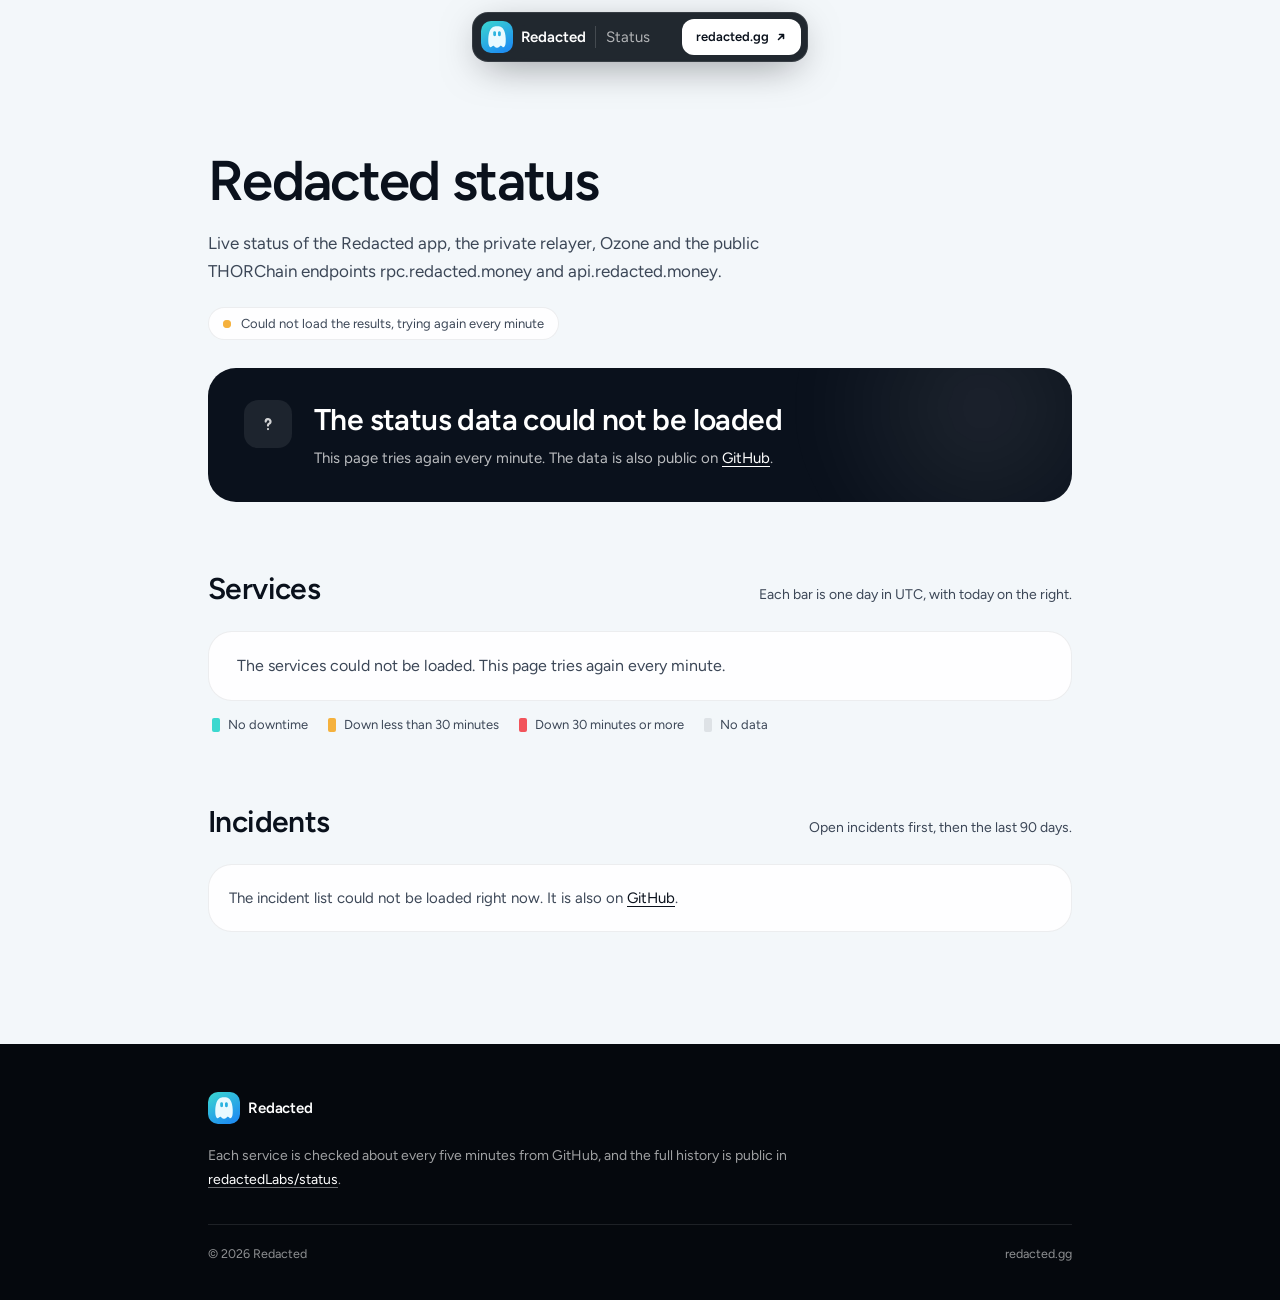
==== site/index.html @ e6daf7de "Status page for status.redacted.gg A static page in site/ in the look of redacted.gg: HTML, CSS and " ====
<!doctype html>
<html lang="en">
<head>
  <meta charset="utf-8">
  <meta name="viewport" content="width=device-width, initial-scale=1">
  <meta http-equiv="Content-Security-Policy" content="default-src 'none'; script-src 'self'; style-src 'self'; font-src 'self'; img-src 'self'; connect-src https://raw.githubusercontent.com https://api.github.com; base-uri 'none'; form-action 'none'">
  <meta name="referrer" content="no-referrer">
  <title>Redacted status</title>
  <meta name="description" content="Live status of the Redacted app, the private relayer, Ozone and the public THORChain endpoints rpc.redacted.money and api.redacted.money.">
  <meta name="color-scheme" content="light">
  <meta name="theme-color" content="#f3f7fa">
  <meta property="og:title" content="Redacted status">
  <meta property="og:description" content="Live status of the Redacted app, the private relayer, Ozone and the public THORChain endpoints.">
  <meta property="og:url" content="https://status.redacted.gg/">
  <link rel="canonical" href="https://status.redacted.gg/">
  <link rel="icon" href="favicon.svg" type="image/svg+xml">
  <link rel="preload" href="fonts/figtree-latin-wght-normal.woff2" as="font" type="font/woff2" crossorigin>
  <link rel="preload" href="fonts/jetbrains-mono-latin-wght-normal.woff2" as="font" type="font/woff2" crossorigin>
  <link rel="stylesheet" href="style.css">
  <script src="app.js" defer></script>
</head>
<body>
  <a class="skip" href="#main">Skip to the status</a>

  <header class="nav-wrap">
    <nav class="nav" aria-label="Redacted">
      <a class="brand" href="https://redacted.gg/" aria-label="Redacted home">
        <img src="favicon.svg" width="32" height="32" alt="">
        <span class="brand-name">Redacted</span>
      </a>
      <span class="brand-page">Status</span>
      <a class="nav-cta" href="https://redacted.gg/">
        redacted.gg
        <svg width="12" height="12" viewBox="0 0 12 12" fill="none" stroke="currentColor" stroke-width="1.6" stroke-linecap="round" stroke-linejoin="round" aria-hidden="true"><path d="M3.5 8.5l5-5M4.5 3.5h4v4"/></svg>
      </a>
    </nav>
  </header>

  <main id="main" class="main">
    <h1>Redacted status</h1>
    <p class="lead">Live status of the Redacted app, the private relayer, Ozone and the public THORChain endpoints rpc.redacted.money and api.redacted.money.</p>
    <p class="fresh" id="fresh"><span class="ping" aria-hidden="true"></span><span id="fresh-text">Loading the latest results</span></p>

    <section class="banner tone-loading" id="banner" aria-labelledby="banner-title">
      <span class="banner-icon" id="banner-icon" aria-hidden="true"></span>
      <div class="banner-body">
        <h2 class="banner-title" id="banner-title" aria-live="polite">Checking the services</h2>
        <p class="banner-detail" id="banner-detail">Loading the latest results.</p>
        <noscript><p class="banner-detail">This page needs JavaScript to load the live status.</p></noscript>
        <ul class="banner-incidents" id="banner-incidents"></ul>
      </div>
    </section>

    <section class="block" aria-labelledby="services-title">
      <div class="block-head">
        <h2 id="services-title">Services</h2>
        <p class="block-note">Each bar is one day in UTC, with today on the right.</p>
      </div>
      <ul class="card services" id="services">
        <li class="svc svc-empty">Loading the services.</li>
      </ul>
      <ul class="legend" aria-label="Bar colors">
        <li><span class="swatch d-up" aria-hidden="true"></span>No downtime</li>
        <li><span class="swatch d-warn" aria-hidden="true"></span>Down less than 30 minutes</li>
        <li><span class="swatch d-down" aria-hidden="true"></span>Down 30 minutes or more</li>
        <li><span class="swatch d-none" aria-hidden="true"></span>No data</li>
      </ul>
      <p class="sr-only" id="bar-help">Use the left and right arrow keys to read each day.</p>
    </section>

    <section class="block" aria-labelledby="incidents-title">
      <div class="block-head">
        <h2 id="incidents-title">Incidents</h2>
        <p class="block-note">Open incidents first, then the last 90 days.</p>
      </div>
      <div class="card" id="incidents">
        <p class="empty">Loading incidents.</p>
      </div>
      <p class="after-card" id="incidents-note"></p>
    </section>
  </main>

  <footer class="foot">
    <div class="foot-inner">
      <a class="brand" href="https://redacted.gg/">
        <img src="favicon.svg" width="32" height="32" alt="">
        <span class="brand-name">Redacted</span>
      </a>
      <p class="foot-text" id="foot-text">Each service is checked about every five minutes from GitHub.</p>
      <p class="foot-row"><span>© <span id="year">2026</span> Redacted</span><a href="https://redacted.gg/">redacted.gg</a></p>
    </div>
  </footer>

  <div class="tip" id="tip" role="tooltip" hidden></div>
  <p class="sr-only" id="live" aria-live="polite"></p>
</body>
</html>
---- site/style.css ----
/* status.redacted.gg in the look of redacted.gg, with an Ice page, Ink text, a dark floating bar and a Night footer. */

@font-face {
  font-family: "Figtree Variable";
  font-style: normal;
  font-display: swap;
  font-weight: 300 900;
  src: url(fonts/figtree-latin-wght-normal.woff2) format("woff2");
  unicode-range: U+0000-00FF, U+0131, U+0152-0153, U+02BB-02BC, U+02C6, U+02DA, U+02DC, U+0304, U+0308, U+0329, U+2000-206F, U+20AC, U+2122, U+2191, U+2193, U+2212, U+2215, U+FEFF, U+FFFD;
}
@font-face {
  font-family: "Figtree Variable";
  font-style: normal;
  font-display: swap;
  font-weight: 300 900;
  src: url(fonts/figtree-latin-ext-wght-normal.woff2) format("woff2");
  unicode-range: U+0100-02BA, U+02BD-02C5, U+02C7-02CC, U+02CE-02D7, U+02DD-02FF, U+0304, U+0308, U+0329, U+1D00-1DBF, U+1E00-1E9F, U+1EF2-1EFF, U+2020, U+20A0-20AB, U+20AD-20C0, U+2113, U+2C60-2C7F, U+A720-A7FF;
}
@font-face {
  font-family: "JetBrains Mono Variable";
  font-style: normal;
  font-display: swap;
  font-weight: 100 800;
  src: url(fonts/jetbrains-mono-latin-wght-normal.woff2) format("woff2");
  unicode-range: U+0000-00FF, U+0131, U+0152-0153, U+02BB-02BC, U+02C6, U+02DA, U+02DC, U+0304, U+0308, U+0329, U+2000-206F, U+20AC, U+2122, U+2191, U+2193, U+2212, U+2215, U+FEFF, U+FFFD;
}

:root {
  /* redacted.gg colors */
  --ice: #f3f7fa;
  --ink: #0a111c;
  --ink-2: #3c4757;
  --mute: #6a7686;
  --night: #05080d;
  --night-2: #0b1119;
  --cyan: #3bd8cf;
  --sky: #29b4f2;
  --blue: #1f8ff0;
  --amber: #f5b13d;
  --alert: #f2545b;
  --grad: linear-gradient(160deg, #3bd8cf 0%, #29b4f2 48%, #1f8ff0 100%);
  /* darker shades of the signal colors for small text on light backgrounds (WCAG AA) */
  --ok-text: #0a7570;
  --warn-text: #8a5b00;
  --down-text: #c0272f;
  --border: rgba(10, 17, 28, 0.07);
  --card: rgba(255, 255, 255, 0.85);
  --sans: "Figtree Variable", ui-sans-serif, system-ui, sans-serif;
  --mono: "JetBrains Mono Variable", ui-monospace, monospace;
  --ease: cubic-bezier(0.22, 1, 0.36, 1);
  color-scheme: light;
}

*,
*::before,
*::after {
  box-sizing: border-box;
}

html {
  background: var(--ice);
  color: var(--ink);
  -webkit-font-smoothing: antialiased;
  text-rendering: optimizeLegibility;
  -webkit-text-size-adjust: 100%;
}

body {
  margin: 0;
  min-height: 100vh;
  display: flex;
  flex-direction: column;
  font-family: var(--sans);
  font-size: 16px;
  line-height: 1.5;
  background: var(--ice);
  overflow-x: clip;
}

::selection {
  background: var(--sky);
  color: #fff;
}

a {
  color: inherit;
}

:focus-visible {
  outline: 2px solid var(--blue);
  outline-offset: 2px;
  border-radius: 6px;
}

.sr-only {
  position: absolute;
  width: 1px;
  height: 1px;
  margin: -1px;
  padding: 0;
  overflow: hidden;
  clip: rect(0 0 0 0);
  white-space: nowrap;
  border: 0;
}

.skip {
  position: absolute;
  left: 16px;
  top: -80px;
  z-index: 100;
  padding: 10px 14px;
  border-radius: 12px;
  background: var(--ink);
  color: #fff;
  font-size: 14px;
  font-weight: 600;
  text-decoration: none;
}
.skip:focus {
  top: 16px;
}

/* ---------- floating bar, as on redacted.gg */

.nav-wrap {
  position: fixed;
  inset: 12px 0 auto;
  z-index: 50;
  display: flex;
  justify-content: center;
  padding: 0 16px;
  pointer-events: none;
}

.nav {
  pointer-events: auto;
  width: 100%;
  display: flex;
  align-items: center;
  gap: 4px;
  padding: 6px 6px 6px 8px;
  border: 1px solid rgba(255, 255, 255, 0.1);
  border-radius: 16px;
  background: rgba(11, 17, 25, 0.9);
  color: #fff;
  box-shadow: 0 10px 40px -12px rgba(5, 8, 13, 0.55);
  -webkit-backdrop-filter: blur(24px);
  backdrop-filter: blur(24px);
}

.nav :focus-visible,
.foot :focus-visible,
.banner :focus-visible {
  outline-color: #fff;
}

.brand {
  display: flex;
  align-items: center;
  gap: 8px;
  padding-right: 6px;
  border-radius: 12px;
  text-decoration: none;
}
.brand img {
  display: block;
  width: 32px;
  height: 32px;
  border-radius: 10px;
}
.brand-name {
  font-size: 15px;
  font-weight: 600;
  letter-spacing: -0.01em;
}

.brand-page {
  padding-left: 10px;
  border-left: 1px solid rgba(255, 255, 255, 0.16);
  font-size: 15px;
  color: rgba(255, 255, 255, 0.65);
}

.nav-cta {
  margin-left: auto;
  display: inline-flex;
  align-items: center;
  gap: 6px;
  padding: 8px 14px;
  border-radius: 12px;
  background: #fff;
  color: var(--ink);
  font-size: 13px;
  font-weight: 600;
  text-decoration: none;
  transition: background 0.3s, color 0.3s, box-shadow 0.3s;
}
.nav-cta:hover {
  background: var(--grad);
  color: #fff;
  box-shadow: 0 8px 24px -8px rgba(31, 143, 240, 0.8);
}

@media (min-width: 640px) {
  .nav {
    width: auto;
  }
  .nav-cta {
    margin-left: 28px;
  }
}

/* ---------- page */

.main {
  flex: 1;
  width: 100%;
  max-width: 912px;
  margin: 0 auto;
  padding: 120px 16px 96px;
}

h1 {
  margin: 0;
  font-size: clamp(36px, 6.4vw, 56px);
  font-weight: 600;
  line-height: 1.05;
  letter-spacing: -0.03em;
}

.lead {
  max-width: 40rem;
  margin: 18px 0 0;
  font-size: 17px;
  line-height: 1.65;
  color: var(--ink-2);
}

.fresh {
  display: inline-flex;
  align-items: center;
  gap: 10px;
  margin: 22px 0 0;
  padding: 6px 14px;
  border: 1px solid var(--border);
  border-radius: 999px;
  background: var(--card);
  font-size: 13px;
  color: var(--ink-2);
}

.ping {
  position: relative;
  flex: none;
  width: 8px;
  height: 8px;
}
.ping::before,
.ping::after {
  content: "";
  position: absolute;
  inset: 0;
  border-radius: 50%;
  background: var(--cyan);
}
.ping::before {
  opacity: 0.6;
  animation: ping 1.6s cubic-bezier(0, 0, 0.2, 1) infinite;
}
.fresh.is-stale .ping::before,
.fresh.is-stale .ping::after {
  background: var(--amber);
}
.fresh.is-idle .ping::before {
  animation: none;
}
.fresh.is-idle .ping::after {
  background: rgba(10, 17, 28, 0.2);
}

@keyframes ping {
  75%,
  100% {
    transform: scale(2.4);
    opacity: 0;
  }
}

/* ---------- overall banner: a dark panel like the ones on redacted.gg, glowing in the state's color */

.banner {
  --glow: rgba(255, 255, 255, 0.08);
  position: relative;
  isolation: isolate;
  overflow: hidden;
  display: flex;
  align-items: flex-start;
  gap: 16px;
  margin-top: 28px;
  padding: 24px 20px;
  border-radius: 28px;
  background: var(--ink);
  color: #fff;
}
.banner::before {
  content: "";
  position: absolute;
  z-index: -1;
  right: -90px;
  top: -140px;
  width: 360px;
  height: 360px;
  border-radius: 50%;
  background: radial-gradient(closest-side, var(--glow), transparent);
  filter: blur(20px);
}
.tone-ok {
  --glow: rgba(59, 216, 207, 0.32);
}
.tone-warn {
  --glow: rgba(245, 177, 61, 0.3);
}
.tone-down {
  --glow: rgba(242, 84, 91, 0.36);
}

.banner-icon {
  flex: none;
  display: grid;
  place-items: center;
  width: 44px;
  height: 44px;
  border-radius: 13px;
  background: rgba(255, 255, 255, 0.08);
  color: rgba(255, 255, 255, 0.8);
}
.banner-icon svg {
  width: 22px;
  height: 22px;
}
.tone-ok .banner-icon {
  background: var(--grad);
  color: #fff;
  box-shadow: inset 0 1px 0 rgba(255, 255, 255, 0.35);
}
.tone-warn .banner-icon {
  background: var(--amber);
  color: var(--ink);
}
.tone-down .banner-icon {
  background: var(--alert);
  color: #fff;
}

.banner-body {
  min-width: 0;
  padding-top: 2px;
}

.banner-title {
  margin: 0;
  font-size: clamp(22px, 3.6vw, 30px);
  font-weight: 600;
  line-height: 1.2;
  letter-spacing: -0.02em;
  overflow-wrap: anywhere;
}

.banner-detail {
  margin: 8px 0 0;
  font-size: 15px;
  line-height: 1.6;
  color: rgba(255, 255, 255, 0.72);
}
.banner-detail:empty {
  display: none;
}
.banner-detail a {
  color: #fff;
  text-underline-offset: 3px;
}

.banner-incidents {
  margin: 0;
  padding: 0;
  list-style: none;
}
.banner-incidents:not(:empty) {
  margin-top: 14px;
  padding-top: 14px;
  border-top: 1px solid rgba(255, 255, 255, 0.1);
}
.banner-incidents li {
  font-size: 15px;
  line-height: 1.6;
  color: rgba(255, 255, 255, 0.72);
}
.banner-incidents li + li {
  margin-top: 6px;
}
.banner-incidents a {
  color: #fff;
  font-weight: 500;
  text-underline-offset: 3px;
  overflow-wrap: anywhere;
}

@media (min-width: 768px) {
  .main {
    padding: 152px 24px 112px;
  }
  .banner {
    gap: 22px;
    padding: 32px 36px;
  }
  .banner-icon {
    width: 48px;
    height: 48px;
    border-radius: 14px;
  }
}

/* ---------- sections and cards */

.block {
  margin-top: 64px;
}

.block-head {
  display: flex;
  flex-wrap: wrap;
  align-items: baseline;
  justify-content: space-between;
  gap: 4px 24px;
}
.block-head h2 {
  margin: 0;
  font-size: clamp(24px, 3.2vw, 30px);
  font-weight: 600;
  letter-spacing: -0.02em;
}
.block-note {
  margin: 0;
  font-size: 14px;
  color: var(--ink-2);
}

.card {
  margin: 20px 0 0;
  padding: 0;
  border: 1px solid var(--border);
  border-radius: 24px;
  background: var(--card);
}

/* ---------- services */

.services {
  list-style: none;
}

.svc {
  padding: 20px;
  border-top: 1px solid var(--border);
}
.svc:first-child {
  border-top: 0;
}
.svc-empty {
  color: var(--ink-2);
}

.svc-head {
  display: flex;
  align-items: center;
  justify-content: space-between;
  gap: 12px;
}

.svc-name {
  display: flex;
  flex-wrap: wrap;
  align-items: baseline;
  gap: 2px 10px;
  min-width: 0;
}
.svc-name h3 {
  margin: 0;
  font-size: 16px;
  font-weight: 600;
  letter-spacing: -0.01em;
}
.svc-host {
  font-family: var(--mono);
  font-size: 12.5px;
  color: var(--mute);
  overflow-wrap: anywhere;
}

.pill {
  flex: none;
  display: inline-flex;
  align-items: center;
  gap: 7px;
  padding: 3px 10px 3px 9px;
  border-radius: 999px;
  font-size: 12.5px;
  font-weight: 500;
  line-height: 1.5;
  white-space: nowrap;
}
.pill::before {
  content: "";
  width: 7px;
  height: 7px;
  border-radius: 50%;
  background: currentColor;
}
.pill-up {
  background: rgba(59, 216, 207, 0.16);
  color: var(--ok-text);
}
.pill-warn {
  background: rgba(245, 177, 61, 0.18);
  color: var(--warn-text);
}
.pill-down {
  background: rgba(242, 84, 91, 0.12);
  color: var(--down-text);
}
.pill-unknown {
  background: rgba(10, 17, 28, 0.06);
  color: var(--ink-2);
}

.bar {
  display: flex;
  gap: 2px;
  height: 34px;
  margin-top: 14px;
  border-radius: 4px;
  cursor: default;
  touch-action: pan-y;
}
.bar:focus-visible {
  outline-offset: 4px;
}

.day {
  flex: 1 1 0;
  min-width: 0;
  border-radius: 2px;
  background: var(--c);
  transition: opacity 0.15s;
}
.bar.has-on .day {
  opacity: 0.45;
}
.bar.has-on .day.is-on {
  opacity: 1;
}

.d-up {
  --c: var(--cyan);
}
.d-warn {
  --c: var(--amber);
}
.d-down {
  --c: var(--alert);
}
.d-none {
  --c: rgba(10, 17, 28, 0.09);
}

.axis {
  display: flex;
  justify-content: space-between;
  margin-top: 8px;
  font-size: 12px;
  color: var(--mute);
}
.axis .ax-60,
.axis .ax-30 {
  display: none;
}

/* fewer days on narrow screens, so each day stays wide enough to tap */
@media (max-width: 719px) {
  .bar .day:nth-child(-n + 30) {
    display: none;
  }
  .axis .ax-90 {
    display: none;
  }
  .axis .ax-60 {
    display: inline;
  }
}
@media (max-width: 479px) {
  .bar .day:nth-child(-n + 60) {
    display: none;
  }
  .axis .ax-60 {
    display: none;
  }
  .axis .ax-30 {
    display: inline;
  }
}

.stats {
  display: flex;
  flex-wrap: wrap;
  gap: 10px 26px;
  margin: 14px 0 0;
}
.stats dt {
  font-size: 12px;
  color: var(--mute);
}
.stats dd {
  margin: 1px 0 0;
  font-family: var(--mono);
  font-size: 13px;
  font-variant-numeric: tabular-nums;
  color: var(--ink);
}

@media (min-width: 768px) {
  .svc {
    padding: 22px 28px;
  }
}

.legend {
  display: flex;
  flex-wrap: wrap;
  gap: 6px 20px;
  margin: 14px 0 0;
  padding: 0 4px;
  list-style: none;
  font-size: 13px;
  color: var(--ink-2);
}
.legend li {
  display: inline-flex;
  align-items: center;
  gap: 8px;
}
.swatch {
  width: 8px;
  height: 14px;
  border-radius: 2px;
  background: var(--c);
}

/* ---------- day tooltip */

.tip {
  position: absolute;
  z-index: 60;
  top: 0;
  left: 0;
  max-width: 240px;
  padding: 9px 12px;
  border-radius: 12px;
  background: var(--night-2);
  color: #fff;
  font-size: 13px;
  line-height: 1.45;
  box-shadow: 0 12px 32px -12px rgba(5, 8, 13, 0.6);
  pointer-events: none;
}
.tip[hidden] {
  display: none;
}
.tip::after {
  content: "";
  position: absolute;
  left: var(--ax, 50%);
  bottom: -4px;
  width: 9px;
  height: 9px;
  background: inherit;
  border-radius: 2px;
  transform: translateX(-50%) rotate(45deg);
}
.tip.is-below::after {
  top: -4px;
  bottom: auto;
}
.tip-date {
  display: block;
  font-weight: 600;
}
.tip-text {
  display: block;
  color: rgba(255, 255, 255, 0.75);
}

/* ---------- incidents */

.incidents {
  margin: 0;
  padding: 0;
  list-style: none;
}
.inc {
  padding: 18px 20px;
  border-top: 1px solid var(--border);
}
.inc:first-child {
  border-top: 0;
}
.inc-head {
  display: flex;
  align-items: flex-start;
  justify-content: space-between;
  gap: 12px;
}
.inc-title {
  min-width: 0;
  font-size: 15.5px;
  font-weight: 600;
  text-decoration: none;
  overflow-wrap: anywhere;
}
.inc-title:hover {
  text-decoration: underline;
  text-underline-offset: 3px;
}
.inc-meta {
  display: flex;
  flex-wrap: wrap;
  gap: 4px 20px;
  margin: 6px 0 0;
  font-size: 13.5px;
  color: var(--ink-2);
}
.inc-meta time {
  font-family: var(--mono);
  font-size: 12.5px;
}

@media (min-width: 768px) {
  .inc {
    padding: 20px 28px;
  }
}

.empty {
  margin: 0;
  padding: 22px 20px;
  font-size: 15px;
  color: var(--ink-2);
}

.after-card {
  margin: 14px 0 0;
  padding: 0 4px;
  font-size: 14px;
  color: var(--ink-2);
}
.after-card:empty {
  display: none;
}
.after-card a,
.empty a {
  color: var(--ink);
  text-underline-offset: 3px;
}

/* ---------- footer, Night as on redacted.gg */

.foot {
  padding: 48px 16px 36px;
  background: var(--night);
  color: #fff;
}
.foot-inner {
  max-width: 864px;
  margin: 0 auto;
}
.foot-text {
  max-width: 42rem;
  margin: 20px 0 0;
  font-size: 14px;
  line-height: 1.7;
  color: rgba(255, 255, 255, 0.62);
}
.foot-text a {
  color: #fff;
  text-underline-offset: 3px;
  text-decoration-color: rgba(255, 255, 255, 0.4);
}
.foot-text time {
  font-family: var(--mono);
  font-size: 13px;
}
.foot-row {
  display: flex;
  flex-wrap: wrap;
  justify-content: space-between;
  gap: 8px 24px;
  margin: 32px 0 0;
  padding-top: 20px;
  border-top: 1px solid rgba(255, 255, 255, 0.1);
  font-size: 12.5px;
  color: rgba(255, 255, 255, 0.55);
}
.foot-row a {
  color: inherit;
  text-decoration: none;
}
.foot-row a:hover {
  color: #fff;
}

@media (prefers-reduced-motion: reduce) {
  .ping::before {
    animation: none;
  }
  .nav-cta,
  .day {
    transition: none;
  }
}
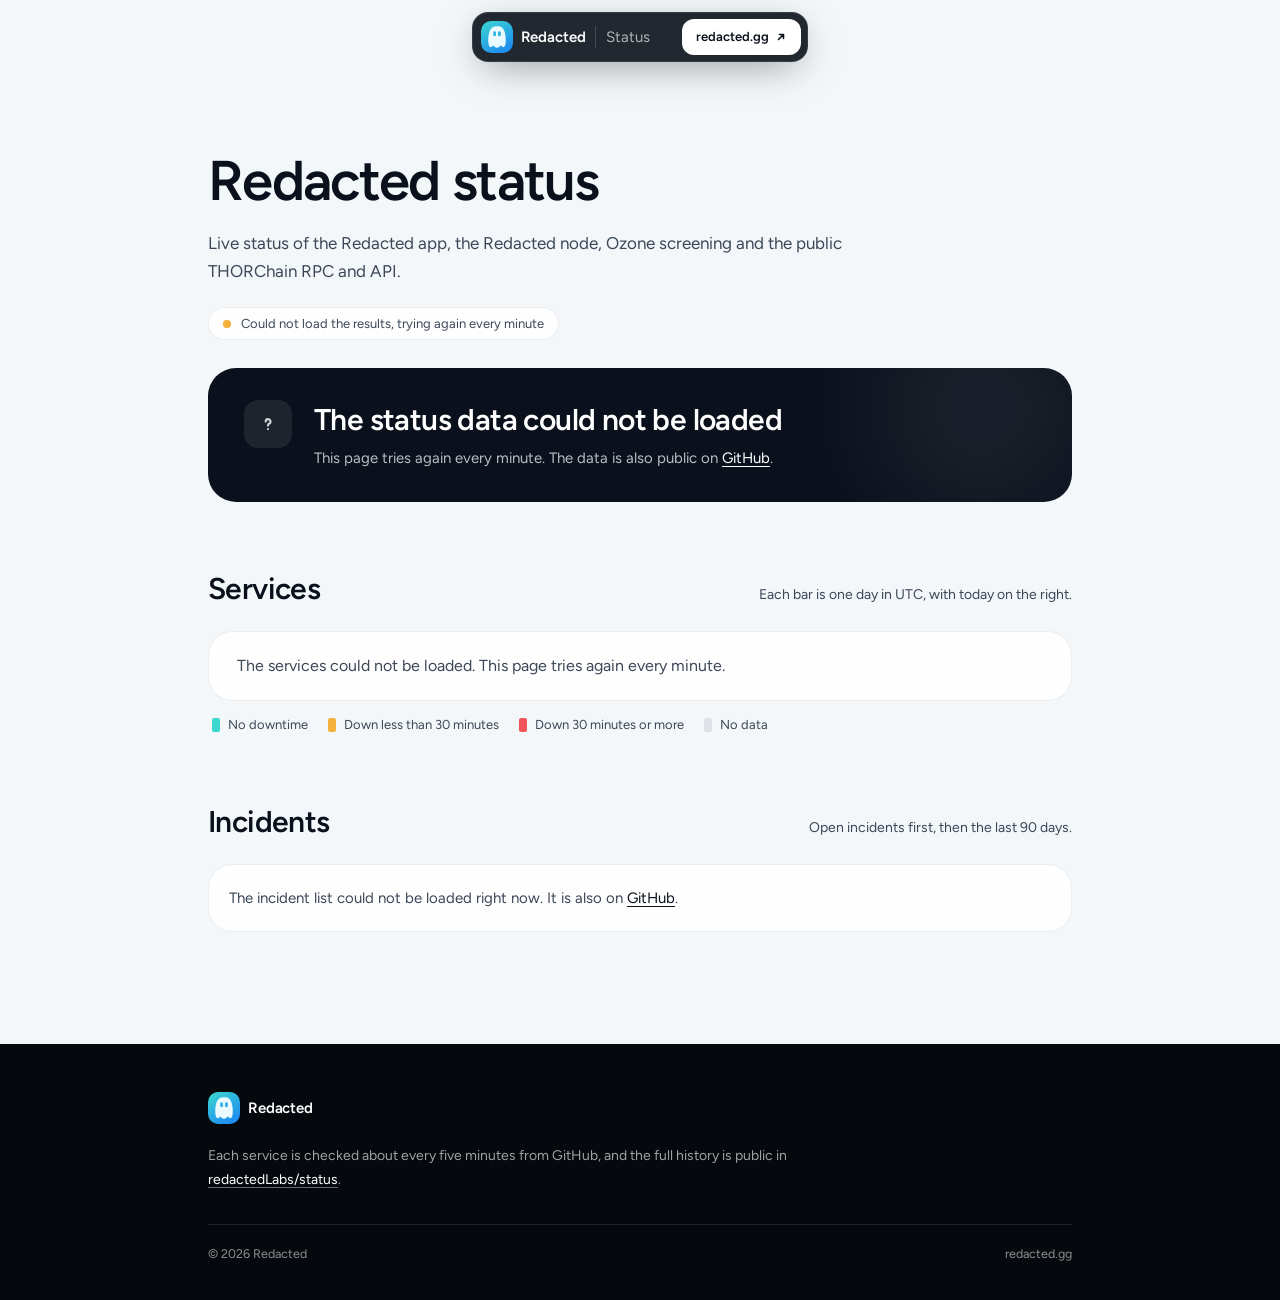
==== commit 2d99e7ca: "Status page: description without links, no host names under services; the relayer is shown as the Re" ====
--- a/site/index.html
+++ b/site/index.html
@@ -6,11 +6,11 @@
   <meta http-equiv="Content-Security-Policy" content="default-src 'none'; script-src 'self'; style-src 'self'; font-src 'self'; img-src 'self'; connect-src https://raw.githubusercontent.com https://api.github.com; base-uri 'none'; form-action 'none'">
   <meta name="referrer" content="no-referrer">
   <title>Redacted status</title>
-  <meta name="description" content="Live status of the Redacted app, the private relayer, Ozone and the public THORChain endpoints rpc.redacted.money and api.redacted.money.">
+  <meta name="description" content="Live status of the Redacted app, the Redacted node, Ozone screening and the public THORChain RPC and API.">
   <meta name="color-scheme" content="light">
   <meta name="theme-color" content="#f3f7fa">
   <meta property="og:title" content="Redacted status">
-  <meta property="og:description" content="Live status of the Redacted app, the private relayer, Ozone and the public THORChain endpoints.">
+  <meta property="og:description" content="Live status of the Redacted app, the Redacted node, Ozone screening and the public THORChain RPC and API.">
   <meta property="og:url" content="https://status.redacted.gg/">
   <link rel="canonical" href="https://status.redacted.gg/">
   <link rel="icon" href="favicon.svg" type="image/svg+xml">
@@ -38,7 +38,7 @@
 
   <main id="main" class="main">
     <h1>Redacted status</h1>
-    <p class="lead">Live status of the Redacted app, the private relayer, Ozone and the public THORChain endpoints rpc.redacted.money and api.redacted.money.</p>
+    <p class="lead">Live status of the Redacted app, the Redacted node, Ozone screening and the public THORChain RPC and API.</p>
     <p class="fresh" id="fresh"><span class="ping" aria-hidden="true"></span><span id="fresh-text">Loading the latest results</span></p>
 
     <section class="banner tone-loading" id="banner" aria-labelledby="banner-title">
--- a/site/style.css
+++ b/site/style.css
@@ -491,12 +491,6 @@
   font-weight: 600;
   letter-spacing: -0.01em;
 }
-.svc-host {
-  font-family: var(--mono);
-  font-size: 12.5px;
-  color: var(--mute);
-  overflow-wrap: anywhere;
-}
 
 .pill {
   flex: none;
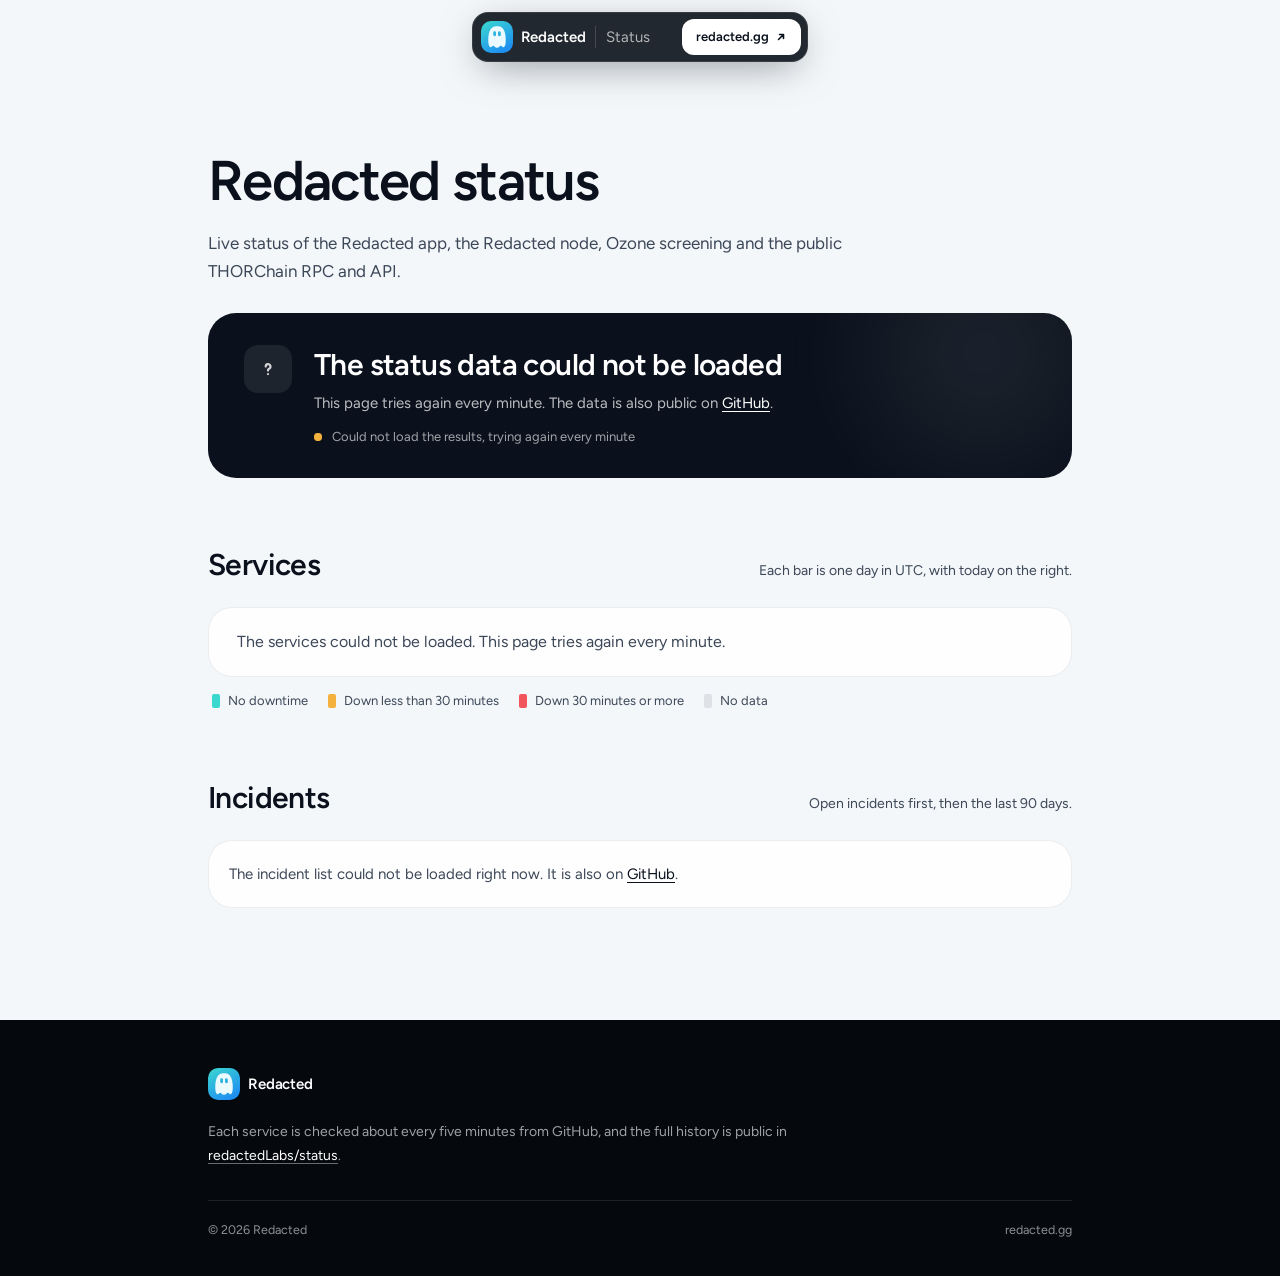
==== commit 6323850f: "Status page: the refresh line sits inside the overall banner" ====
--- a/site/index.html
+++ b/site/index.html
@@ -39,7 +39,6 @@
   <main id="main" class="main">
     <h1>Redacted status</h1>
     <p class="lead">Live status of the Redacted app, the Redacted node, Ozone screening and the public THORChain RPC and API.</p>
-    <p class="fresh" id="fresh"><span class="ping" aria-hidden="true"></span><span id="fresh-text">Loading the latest results</span></p>
 
     <section class="banner tone-loading" id="banner" aria-labelledby="banner-title">
       <span class="banner-icon" id="banner-icon" aria-hidden="true"></span>
@@ -48,6 +47,7 @@
         <p class="banner-detail" id="banner-detail">Loading the latest results.</p>
         <noscript><p class="banner-detail">This page needs JavaScript to load the live status.</p></noscript>
         <ul class="banner-incidents" id="banner-incidents"></ul>
+        <p class="fresh" id="fresh"><span class="ping" aria-hidden="true"></span><span id="fresh-text">Loading the latest results</span></p>
       </div>
     </section>
 
--- a/site/style.css
+++ b/site/style.css
@@ -237,17 +237,14 @@
   color: var(--ink-2);
 }
 
+/* when the results were refreshed: a quiet line inside the overall banner */
 .fresh {
-  display: inline-flex;
+  display: flex;
   align-items: center;
   gap: 10px;
-  margin: 22px 0 0;
-  padding: 6px 14px;
-  border: 1px solid var(--border);
-  border-radius: 999px;
-  background: var(--card);
+  margin: 12px 0 0;
   font-size: 13px;
-  color: var(--ink-2);
+  color: rgba(255, 255, 255, 0.62);
 }
 
 .ping {
@@ -276,7 +273,7 @@
   animation: none;
 }
 .fresh.is-idle .ping::after {
-  background: rgba(10, 17, 28, 0.2);
+  background: rgba(255, 255, 255, 0.3);
 }
 
 @keyframes ping {
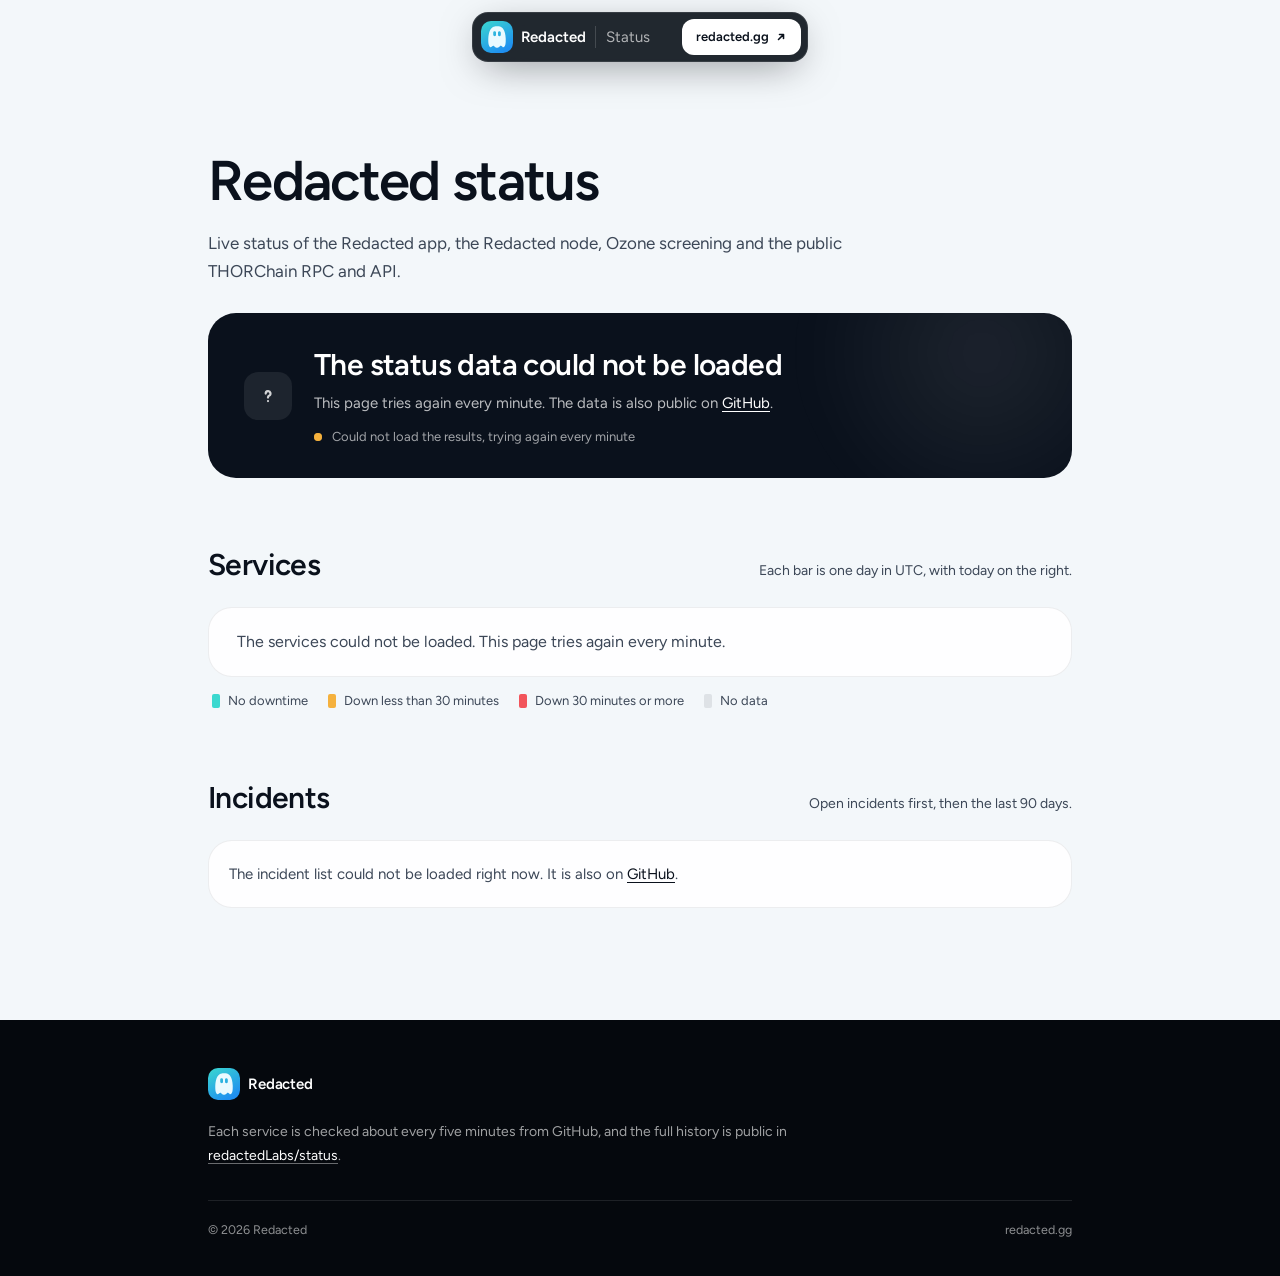
==== commit 6d4baf1b: "Status page: banner icon centred, asset URLs versioned so changes show at once" ====
--- a/site/index.html
+++ b/site/index.html
@@ -16,8 +16,8 @@
   <link rel="icon" href="favicon.svg" type="image/svg+xml">
   <link rel="preload" href="fonts/figtree-latin-wght-normal.woff2" as="font" type="font/woff2" crossorigin>
   <link rel="preload" href="fonts/jetbrains-mono-latin-wght-normal.woff2" as="font" type="font/woff2" crossorigin>
-  <link rel="stylesheet" href="style.css">
-  <script src="app.js" defer></script>
+  <link rel="stylesheet" href="style.css?v=3">
+  <script src="app.js?v=3" defer></script>
 </head>
 <body>
   <a class="skip" href="#main">Skip to the status</a>
--- a/site/style.css
+++ b/site/style.css
@@ -292,7 +292,7 @@
   isolation: isolate;
   overflow: hidden;
   display: flex;
-  align-items: flex-start;
+  align-items: center;
   gap: 16px;
   margin-top: 28px;
   padding: 24px 20px;
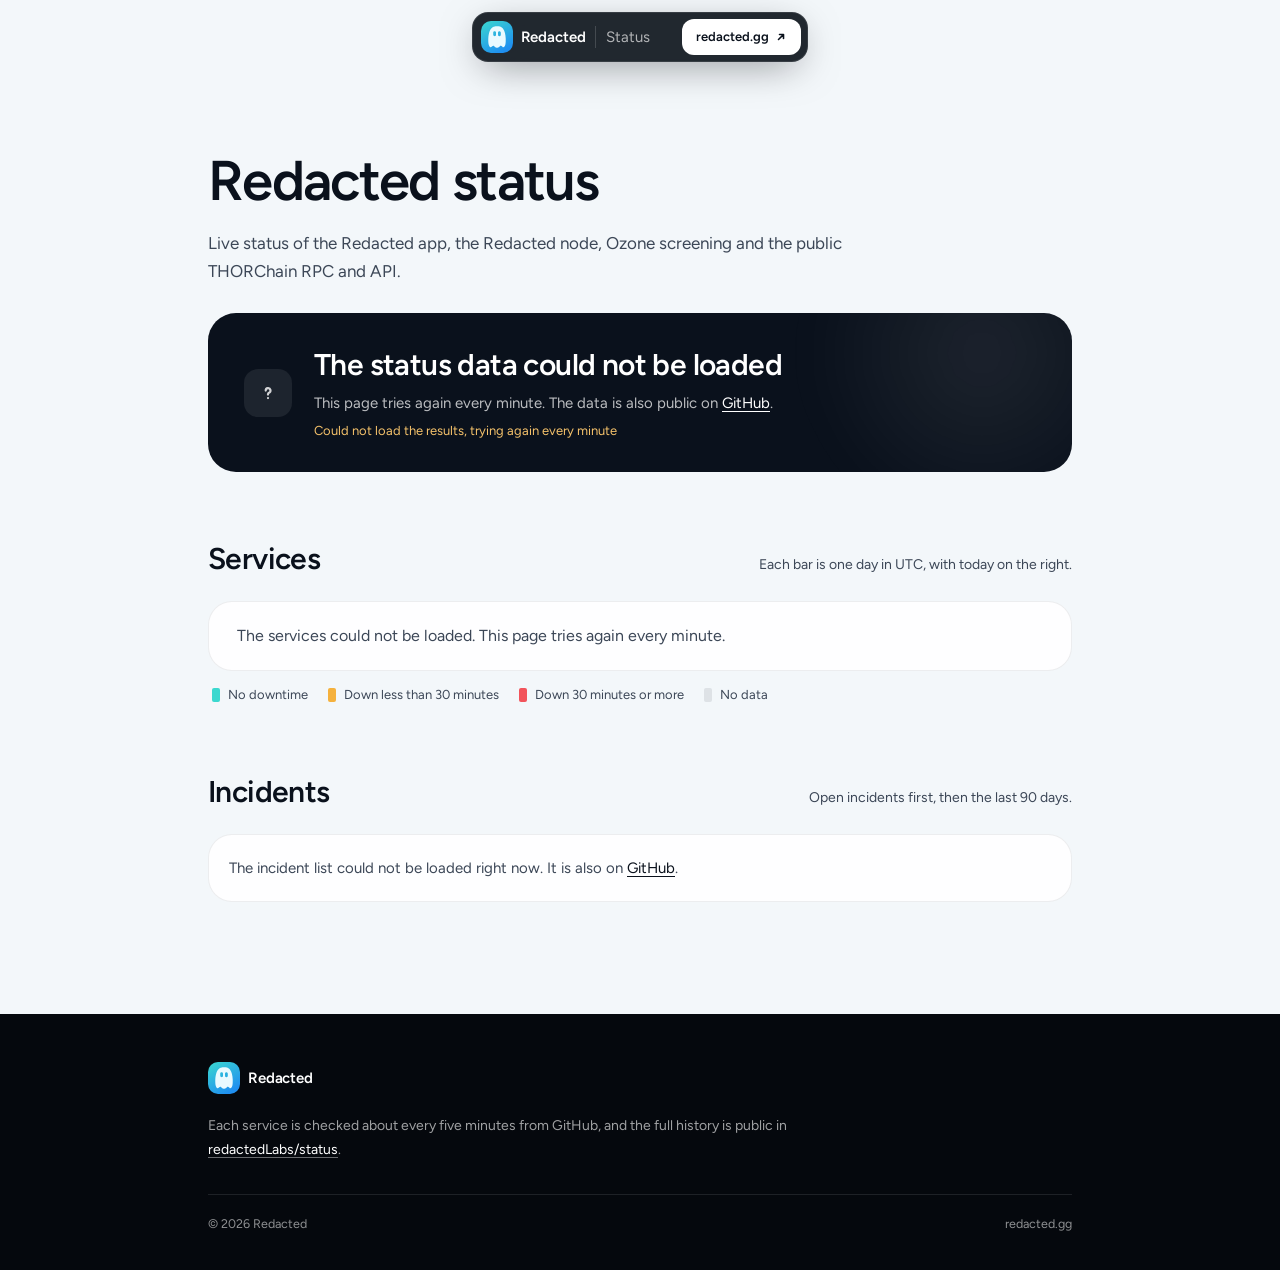
==== commit 91abb420: "Status page: the refresh time is a small plain line under the banner title; nothing shown while load" ====
--- a/site/index.html
+++ b/site/index.html
@@ -16,8 +16,8 @@
   <link rel="icon" href="favicon.svg" type="image/svg+xml">
   <link rel="preload" href="fonts/figtree-latin-wght-normal.woff2" as="font" type="font/woff2" crossorigin>
   <link rel="preload" href="fonts/jetbrains-mono-latin-wght-normal.woff2" as="font" type="font/woff2" crossorigin>
-  <link rel="stylesheet" href="style.css?v=3">
-  <script src="app.js?v=3" defer></script>
+  <link rel="stylesheet" href="style.css?v=4">
+  <script src="app.js?v=4" defer></script>
 </head>
 <body>
   <a class="skip" href="#main">Skip to the status</a>
@@ -47,7 +47,7 @@
         <p class="banner-detail" id="banner-detail">Loading the latest results.</p>
         <noscript><p class="banner-detail">This page needs JavaScript to load the live status.</p></noscript>
         <ul class="banner-incidents" id="banner-incidents"></ul>
-        <p class="fresh" id="fresh"><span class="ping" aria-hidden="true"></span><span id="fresh-text">Loading the latest results</span></p>
+        <p class="fresh is-empty" id="fresh"><span id="fresh-text"></span></p>
       </div>
     </section>
 
--- a/site/style.css
+++ b/site/style.css
@@ -239,49 +239,15 @@
 
 /* when the results were refreshed: a quiet line inside the overall banner */
 .fresh {
-  display: flex;
-  align-items: center;
-  gap: 10px;
-  margin: 12px 0 0;
+  margin: 6px 0 0;
   font-size: 13px;
-  color: rgba(255, 255, 255, 0.62);
-}
-
-.ping {
-  position: relative;
-  flex: none;
-  width: 8px;
-  height: 8px;
-}
-.ping::before,
-.ping::after {
-  content: "";
-  position: absolute;
-  inset: 0;
-  border-radius: 50%;
-  background: var(--cyan);
-}
-.ping::before {
-  opacity: 0.6;
-  animation: ping 1.6s cubic-bezier(0, 0, 0.2, 1) infinite;
-}
-.fresh.is-stale .ping::before,
-.fresh.is-stale .ping::after {
-  background: var(--amber);
-}
-.fresh.is-idle .ping::before {
-  animation: none;
-}
-.fresh.is-idle .ping::after {
-  background: rgba(255, 255, 255, 0.3);
-}
-
-@keyframes ping {
-  75%,
-  100% {
-    transform: scale(2.4);
-    opacity: 0;
-  }
+  color: rgba(255, 255, 255, 0.55);
+}
+.fresh.is-stale {
+  color: #f5c26b;
+}
+.fresh.is-empty {
+  display: none;
 }
 
 /* ---------- overall banner: a dark panel like the ones on redacted.gg, glowing in the state's color */
@@ -810,9 +776,6 @@
 }
 
 @media (prefers-reduced-motion: reduce) {
-  .ping::before {
-    animation: none;
-  }
   .nav-cta,
   .day {
     transition: none;
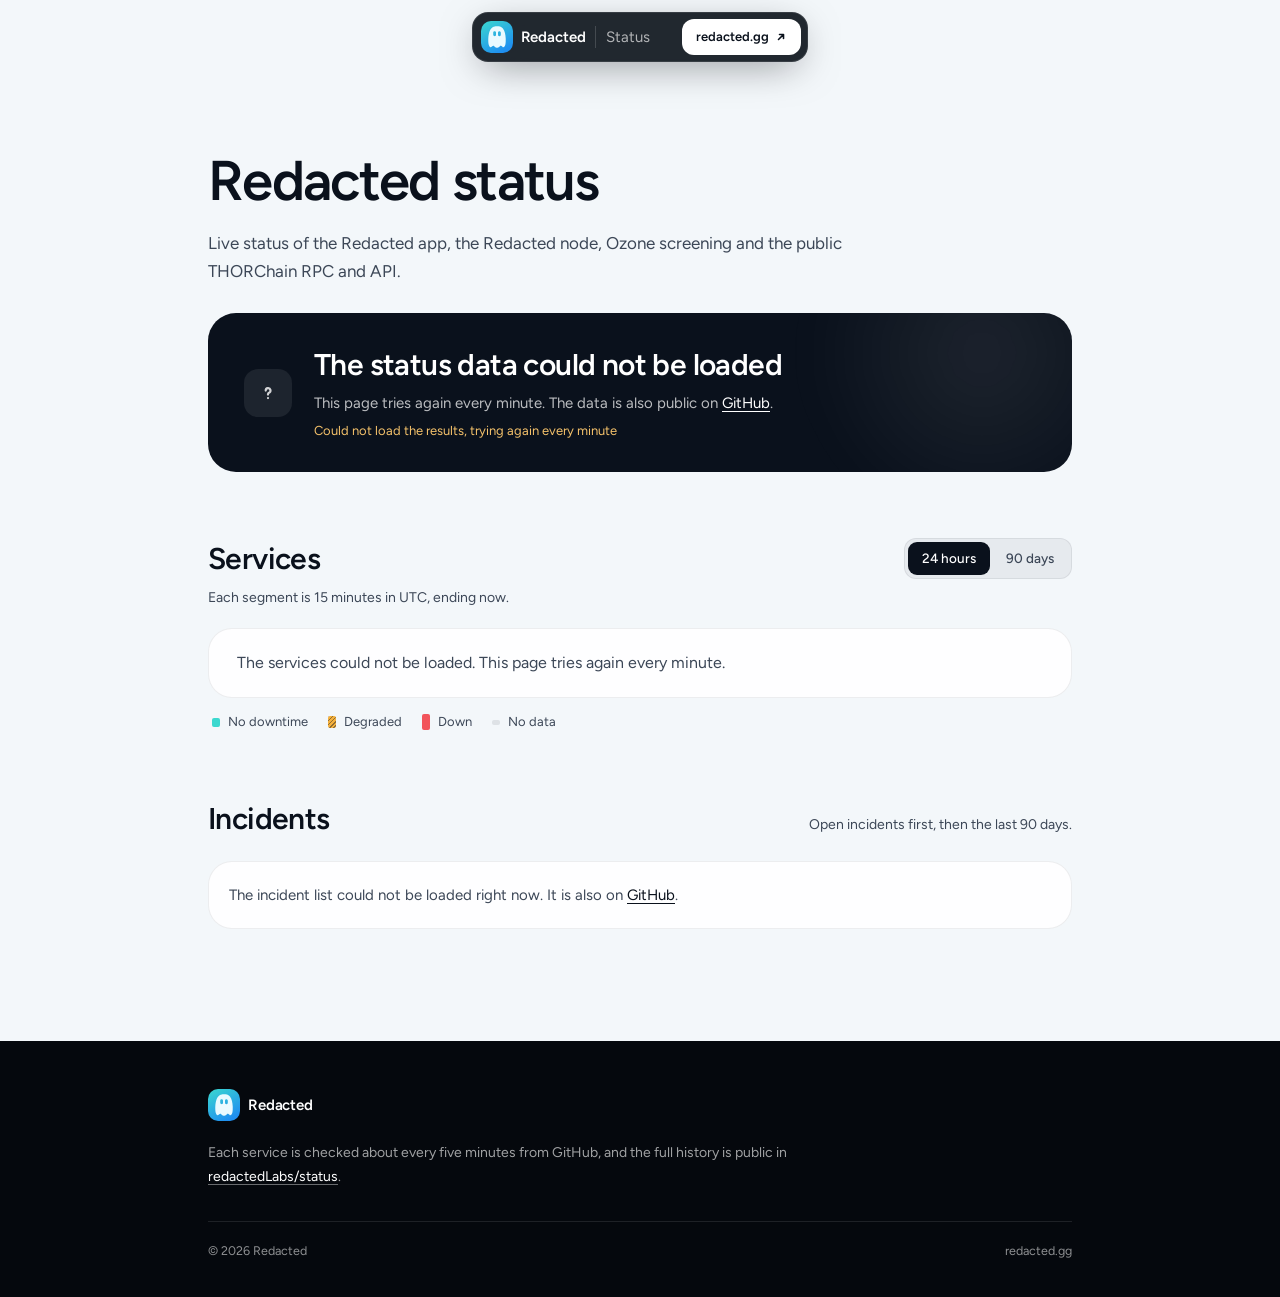
==== commit 9cc51c3f: "Status page: a last 24 hours view with 15-minute segments, so a visitor sees when a service was down" ====
--- a/site/index.html
+++ b/site/index.html
@@ -16,8 +16,8 @@
   <link rel="icon" href="favicon.svg" type="image/svg+xml">
   <link rel="preload" href="fonts/figtree-latin-wght-normal.woff2" as="font" type="font/woff2" crossorigin>
   <link rel="preload" href="fonts/jetbrains-mono-latin-wght-normal.woff2" as="font" type="font/woff2" crossorigin>
-  <link rel="stylesheet" href="style.css?v=4">
-  <script src="app.js?v=4" defer></script>
+  <link rel="stylesheet" href="style.css?v=5">
+  <script src="app.js?v=5" defer></script>
 </head>
 <body>
   <a class="skip" href="#main">Skip to the status</a>
@@ -54,18 +54,32 @@
     <section class="block" aria-labelledby="services-title">
       <div class="block-head">
         <h2 id="services-title">Services</h2>
-        <p class="block-note">Each bar is one day in UTC, with today on the right.</p>
+        <div class="toggle" id="view-toggle" role="radiogroup" aria-label="Time range of the bars">
+          <input type="radio" name="view" id="view-24h" value="24h" checked>
+          <label for="view-24h">24 hours</label>
+          <input type="radio" name="view" id="view-90d" value="90d">
+          <label for="view-90d">90 days</label>
+        </div>
       </div>
+      <p class="block-note" id="services-note">Each segment is 15 minutes in UTC, ending now.</p>
       <ul class="card services" id="services">
         <li class="svc svc-empty">Loading the services.</li>
       </ul>
-      <ul class="legend" aria-label="Bar colors">
+      <ul class="legend" id="legend-24" aria-label="Segment colors and heights">
+        <li><span class="swatch sw-24 d-up" aria-hidden="true"></span>No downtime</li>
+        <li><span class="swatch sw-24 d-warn" aria-hidden="true"></span>Degraded</li>
+        <li><span class="swatch sw-24 d-down" aria-hidden="true"></span>Down</li>
+        <li><span class="swatch sw-24 d-none" aria-hidden="true"></span>No data</li>
+      </ul>
+      <ul class="legend" id="legend-90" aria-label="Bar colors" hidden>
         <li><span class="swatch d-up" aria-hidden="true"></span>No downtime</li>
         <li><span class="swatch d-warn" aria-hidden="true"></span>Down less than 30 minutes</li>
         <li><span class="swatch d-down" aria-hidden="true"></span>Down 30 minutes or more</li>
         <li><span class="swatch d-none" aria-hidden="true"></span>No data</li>
       </ul>
+      <p class="after-card" id="services-warn"></p>
       <p class="sr-only" id="bar-help">Use the left and right arrow keys to read each day.</p>
+      <p class="sr-only" id="bar-help-24">Use the left and right arrow keys to read each 15 minutes.</p>
     </section>
 
     <section class="block" aria-labelledby="incidents-title">
--- a/site/style.css
+++ b/site/style.css
@@ -408,6 +408,53 @@
   font-size: 14px;
   color: var(--ink-2);
 }
+.block-head + .block-note {
+  margin-top: 6px;
+}
+
+/* the 24 hours / 90 days switch: two radio buttons that look like one segmented control */
+.toggle {
+  position: relative;
+  display: inline-flex;
+  align-self: center;
+  gap: 2px;
+  padding: 3px;
+  border: 1px solid var(--border);
+  border-radius: 12px;
+  background: rgba(10, 17, 28, 0.05);
+}
+.toggle input {
+  position: absolute;
+  width: 1px;
+  height: 1px;
+  margin: 0;
+  opacity: 0;
+  pointer-events: none;
+}
+.toggle label {
+  padding: 7px 14px;
+  border-radius: 9px;
+  font-size: 13.5px;
+  font-weight: 500;
+  line-height: 1.4;
+  color: var(--ink-2);
+  cursor: pointer;
+  -webkit-user-select: none;
+  user-select: none;
+  transition: background 0.2s, color 0.2s;
+}
+.toggle label:hover {
+  color: var(--ink);
+}
+.toggle input:checked + label {
+  background: var(--ink);
+  color: #fff;
+}
+.toggle input:focus-visible + label {
+  outline: 2px solid var(--blue);
+  outline-offset: 2px;
+  border-radius: 9px;
+}
 
 .card {
   margin: 20px 0 0;
@@ -511,10 +558,12 @@
   background: var(--c);
   transition: opacity 0.15s;
 }
-.bar.has-on .day {
+.bar.has-on .day,
+.bar.has-on .seg {
   opacity: 0.45;
 }
-.bar.has-on .day.is-on {
+.bar.has-on .day.is-on,
+.bar.has-on .seg.is-on {
   opacity: 1;
 }
 
@@ -565,6 +614,112 @@
   .axis .ax-30 {
     display: inline;
   }
+}
+
+/* ---------- last 24 hours: 96 segments of 15 minutes. The height says the state too, so it reads without color. */
+
+.bar-24,
+.axis-24 {
+  --g: 1px; /* the gap between segments, which the time labels need too */
+}
+.bar-24 {
+  align-items: flex-end;
+  gap: var(--g);
+}
+.seg {
+  flex: 1 1 0;
+  min-width: 0;
+  border-radius: 1px;
+  background: var(--c);
+  transition: opacity 0.15s;
+}
+.seg.d-up {
+  height: 60%;
+}
+.seg.d-warn {
+  height: 80%;
+}
+.seg.d-down {
+  height: 100%;
+}
+.seg.d-none {
+  height: 28%;
+}
+/* degraded is also hatched */
+.seg.d-warn,
+.sw-24.d-warn {
+  background-image: repeating-linear-gradient(135deg, rgba(10, 17, 28, 0.42) 0 1px, transparent 1px 3px);
+}
+@media (min-width: 720px) {
+  .bar-24,
+  .axis-24 {
+    --g: 2px;
+  }
+  .seg {
+    border-radius: 2px;
+  }
+}
+
+/* a label every six hours, placed on its quarter hour by app.js (--k is the segment it starts at) */
+.axis.axis-24 {
+  position: relative;
+  display: block;
+  height: 18px;
+}
+.axis-24 .tick {
+  position: absolute;
+  top: 0;
+  left: calc(var(--k, 0) / 96 * (100% + var(--g)) - var(--g) / 2); /* the middle of the gap before segment k */
+  white-space: nowrap;
+  transform: translateX(-50%);
+}
+.axis-24 .tick::before {
+  content: "";
+  position: absolute;
+  top: -7px;
+  left: 50%;
+  width: 1px;
+  height: 5px;
+  background: currentColor;
+  opacity: 0.55;
+}
+/* a label at the very edge of the strip starts or ends at its tick */
+.axis-24 .tick.t-l {
+  transform: none;
+}
+.axis-24 .tick.t-l::before {
+  left: 0;
+}
+.axis-24 .tick.t-r {
+  transform: translateX(-100%);
+}
+.axis-24 .tick.t-r::before {
+  left: auto;
+  right: 0;
+}
+/* "UTC" after the hour when the strip is wide enough for it */
+.axis-24 .u {
+  display: none;
+}
+@media (min-width: 560px) {
+  .axis-24 .u {
+    display: inline;
+  }
+}
+
+/* when it was down, as plain text under the strip; each outage stays in one piece when the line wraps */
+.when {
+  display: flex;
+  flex-wrap: wrap;
+  gap: 2px 18px;
+  margin: 10px 0 0;
+  font-size: 13px;
+  line-height: 1.5;
+  color: var(--ink-2);
+}
+.when-item {
+  min-width: 0;
+  overflow-wrap: anywhere;
 }
 
 .stats {
@@ -612,6 +767,22 @@
   border-radius: 2px;
   background: var(--c);
 }
+.legend[hidden] {
+  display: none;
+}
+/* the swatches of the 24-hour strip are as tall as its segments: short is fine, tall is down */
+.sw-24.d-up {
+  height: 9px;
+}
+.sw-24.d-warn {
+  height: 12px;
+}
+.sw-24.d-down {
+  height: 16px;
+}
+.sw-24.d-none {
+  height: 5px;
+}
 
 /* ---------- day tooltip */
 
@@ -620,7 +791,7 @@
   z-index: 60;
   top: 0;
   left: 0;
-  max-width: 240px;
+  max-width: 280px;
   padding: 9px 12px;
   border-radius: 12px;
   background: var(--night-2);
@@ -656,6 +827,15 @@
   display: block;
   color: rgba(255, 255, 255, 0.75);
 }
+.tip-sub {
+  color: rgba(255, 255, 255, 0.55);
+}
+.tip-gap {
+  margin-top: 5px;
+}
+.tip-nb {
+  white-space: nowrap; /* a duration such as "(15 min)" is not split over two lines */
+}
 
 /* ---------- incidents */
 
@@ -777,7 +957,9 @@
 
 @media (prefers-reduced-motion: reduce) {
   .nav-cta,
-  .day {
+  .day,
+  .seg,
+  .toggle label {
     transition: none;
   }
 }
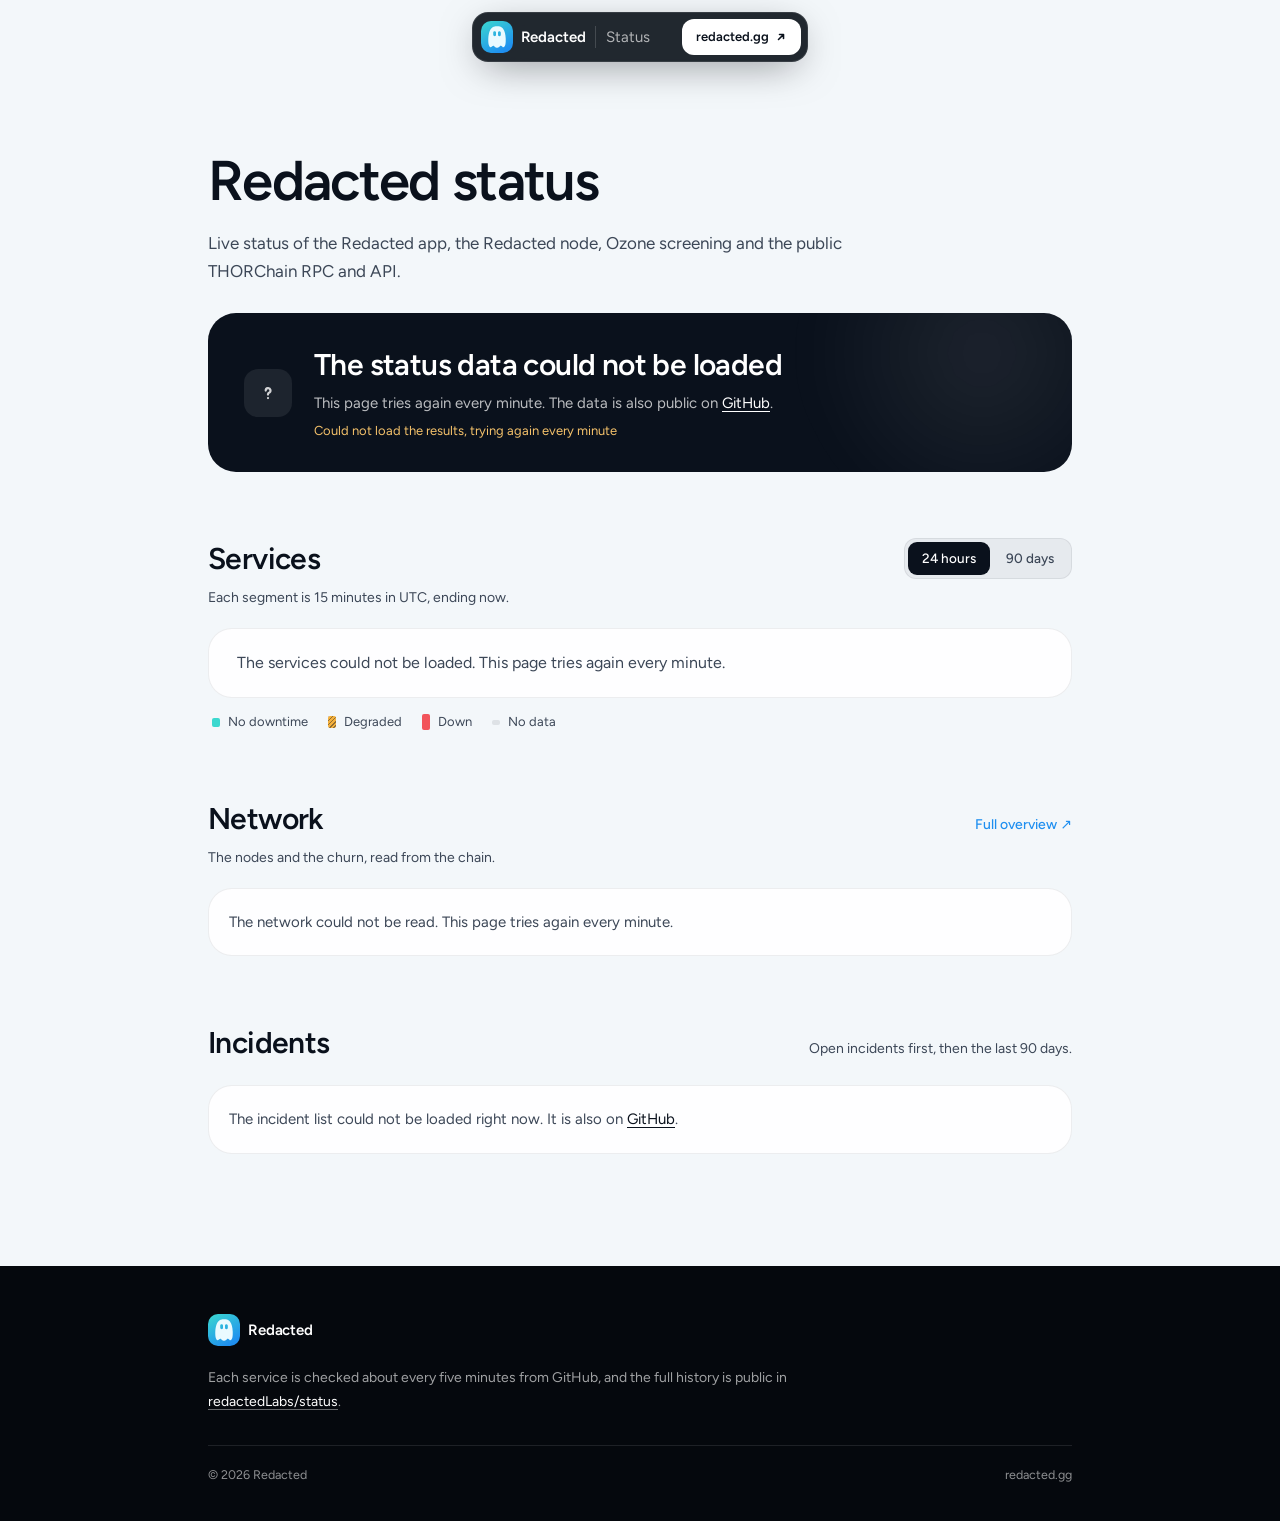
==== commit 33933afe: "Checks: the app on app.redacted.money, the node by node1's own health answer; a Network block with t" ====
--- a/site/index.html
+++ b/site/index.html
@@ -3,7 +3,7 @@
 <head>
   <meta charset="utf-8">
   <meta name="viewport" content="width=device-width, initial-scale=1">
-  <meta http-equiv="Content-Security-Policy" content="default-src 'none'; script-src 'self'; style-src 'self'; font-src 'self'; img-src 'self'; connect-src https://raw.githubusercontent.com https://api.github.com; base-uri 'none'; form-action 'none'">
+  <meta http-equiv="Content-Security-Policy" content="default-src 'none'; script-src 'self'; style-src 'self'; font-src 'self'; img-src 'self'; connect-src https://raw.githubusercontent.com https://api.github.com https://redacted.gg; base-uri 'none'; form-action 'none'">
   <meta name="referrer" content="no-referrer">
   <title>Redacted status</title>
   <meta name="description" content="Live status of the Redacted app, the Redacted node, Ozone screening and the public THORChain RPC and API.">
@@ -16,8 +16,8 @@
   <link rel="icon" href="favicon.svg" type="image/svg+xml">
   <link rel="preload" href="fonts/figtree-latin-wght-normal.woff2" as="font" type="font/woff2" crossorigin>
   <link rel="preload" href="fonts/jetbrains-mono-latin-wght-normal.woff2" as="font" type="font/woff2" crossorigin>
-  <link rel="stylesheet" href="style.css?v=5">
-  <script src="app.js?v=5" defer></script>
+  <link rel="stylesheet" href="style.css?v=6">
+  <script src="app.js?v=6" defer></script>
 </head>
 <body>
   <a class="skip" href="#main">Skip to the status</a>
@@ -82,6 +82,17 @@
       <p class="sr-only" id="bar-help-24">Use the left and right arrow keys to read each 15 minutes.</p>
     </section>
 
+    <section class="block" aria-labelledby="network-title">
+      <div class="block-head">
+        <h2 id="network-title">Network</h2>
+        <a class="block-link" href="https://redacted.gg/network/">Full overview ↗</a>
+      </div>
+      <p class="block-note">The nodes and the churn, read from the chain.</p>
+      <div id="network">
+        <div class="card"><p class="empty">Loading the network.</p></div>
+      </div>
+    </section>
+
     <section class="block" aria-labelledby="incidents-title">
       <div class="block-head">
         <h2 id="incidents-title">Incidents</h2>
--- a/site/style.css
+++ b/site/style.css
@@ -963,3 +963,32 @@
     transition: none;
   }
 }
+
+/* ---------- network */
+
+.block-link {
+  font-size: 14px;
+  font-weight: 500;
+  color: var(--blue);
+  text-decoration: none;
+}
+.block-link:hover {
+  text-decoration: underline;
+}
+.net-chips {
+  display: flex;
+  flex-wrap: wrap;
+  gap: 8px;
+  margin-top: 16px;
+}
+.net-summary {
+  margin-top: 0;
+}
+.net-op {
+  font-family: var(--mono);
+  font-size: 12.5px;
+  color: var(--mute);
+}
+#network .card + .card {
+  margin-top: 12px;
+}
